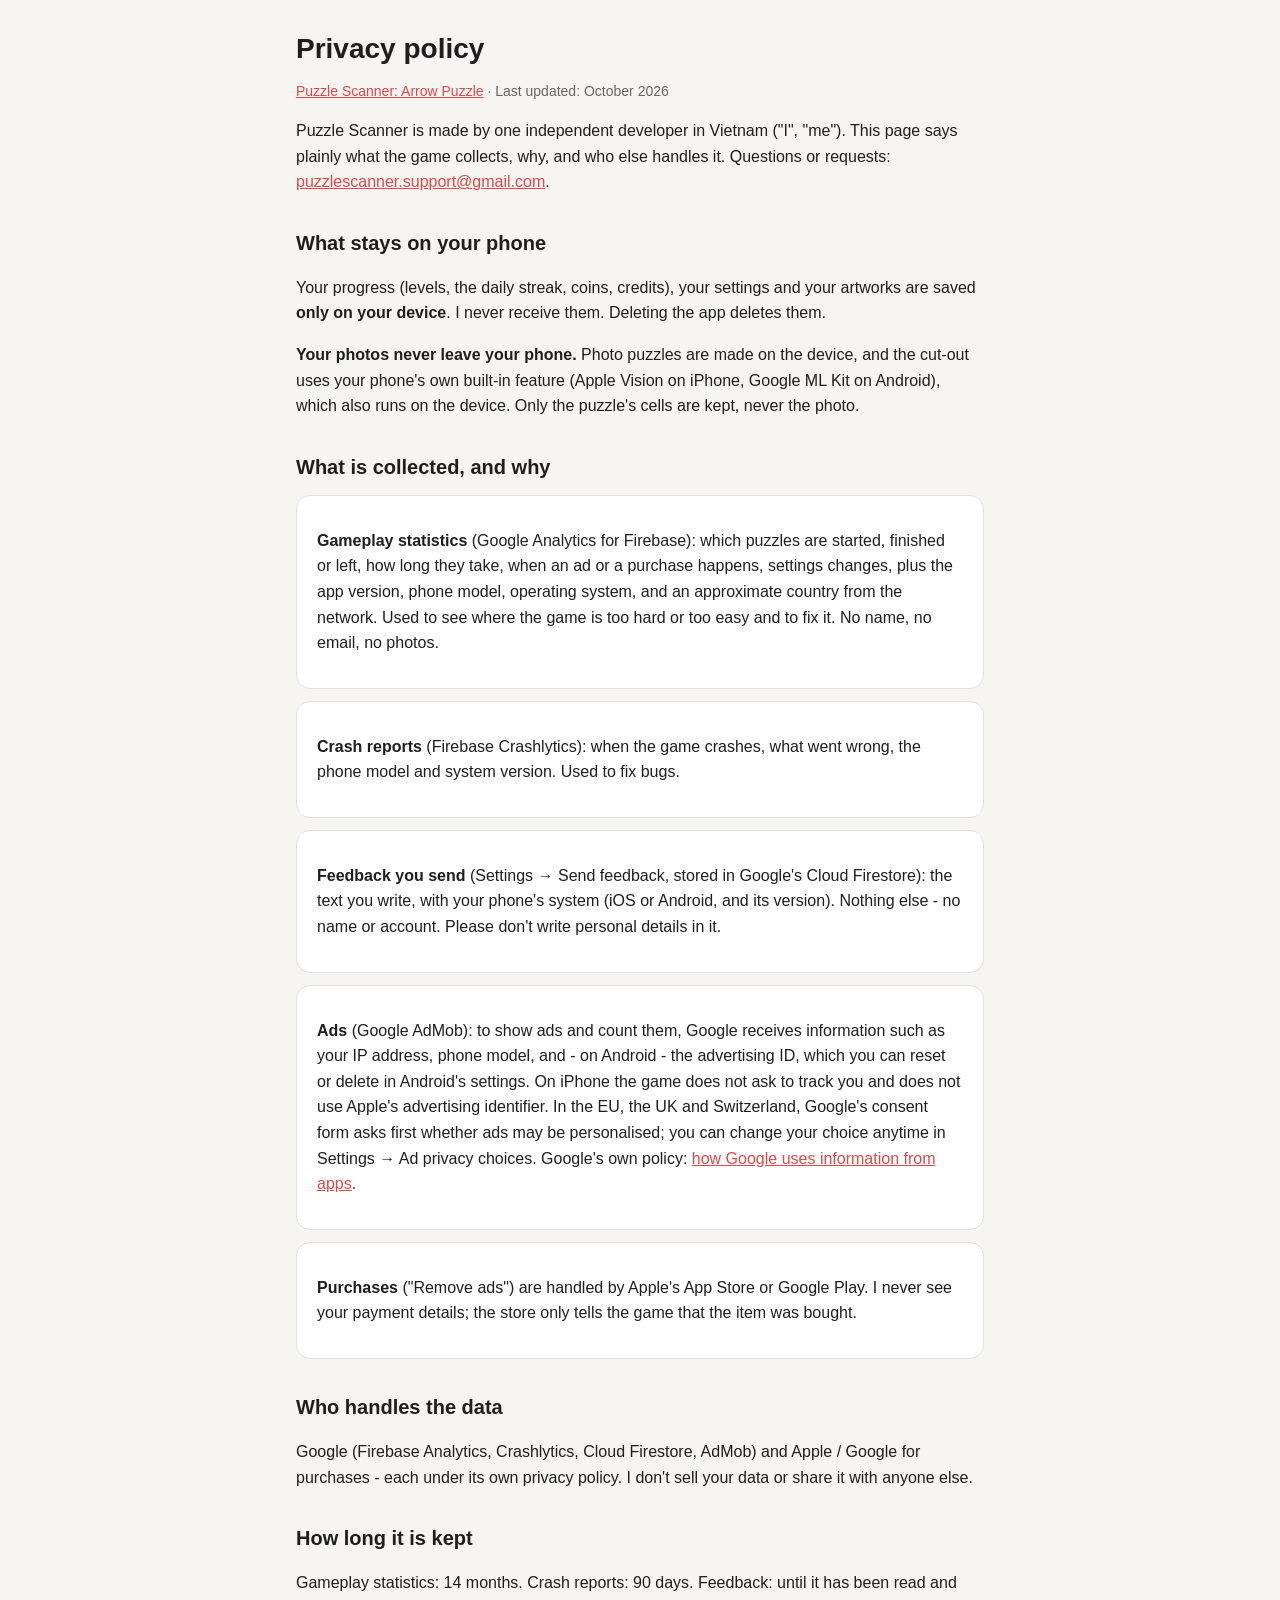
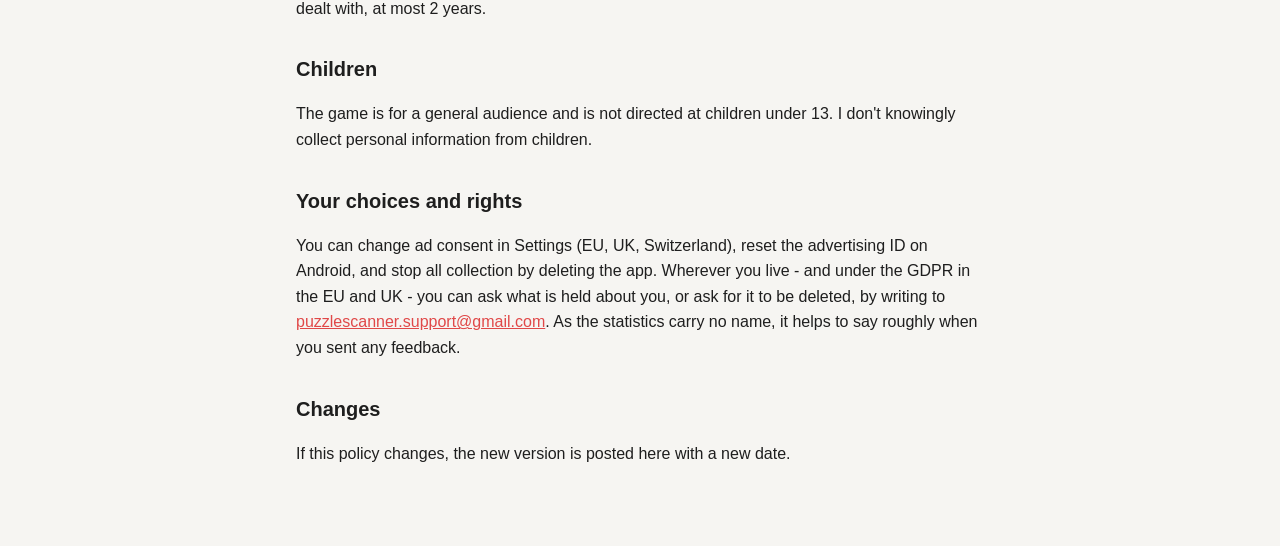
==== privacy.html @ aa3dd69e "The Puzzle Scanner website: privacy policy, support, app-ads.txt Co-Authored-By: Claude Opus 5.5 <no" ====
<!doctype html>
<html lang="en">
<head>
<meta charset="utf-8">
<meta name="viewport" content="width=device-width, initial-scale=1">
<title>Puzzle Scanner privacy policy</title>
<link rel="stylesheet" href="style.css">
</head>
<body>
<main>
  <h1>Privacy policy</h1>
  <p class="muted"><a href="index.html">Puzzle Scanner: Arrow Puzzle</a> ·
  Last updated: October 2026</p>

  <p>Puzzle Scanner is made by one independent developer in Vietnam
  ("I", "me"). This page says plainly what the game collects, why,
  and who else handles it. Questions or requests:
  <a href="mailto:puzzlescanner.support@gmail.com">puzzlescanner.support@gmail.com</a>.</p>

  <h2>What stays on your phone</h2>
  <p>Your progress (levels, the daily streak, coins, credits), your settings
  and your artworks are saved <b>only on your device</b>. I never receive
  them. Deleting the app deletes them.</p>
  <p><b>Your photos never leave your phone.</b> Photo puzzles are made on
  the device, and the cut-out uses your phone's own built-in feature (Apple
  Vision on iPhone, Google ML Kit on Android), which also runs on the
  device. Only the puzzle's cells are kept, never the photo.</p>

  <h2>What is collected, and why</h2>
  <div class="card">
    <p><b>Gameplay statistics</b> (Google Analytics for Firebase): which
    puzzles are started, finished or left, how long they take, when an ad
    or a purchase happens, settings changes, plus the app version, phone
    model, operating system, and an approximate country from the network.
    Used to see where the game is too hard or too easy and to fix it. No
    name, no email, no photos.</p>
  </div>
  <div class="card">
    <p><b>Crash reports</b> (Firebase Crashlytics): when the game crashes,
    what went wrong, the phone model and system version. Used to fix
    bugs.</p>
  </div>
  <div class="card">
    <p><b>Feedback you send</b> (Settings → Send feedback, stored in
    Google's Cloud Firestore): the text you write, with your phone's system
    (iOS or Android, and its version). Nothing else - no name or account.
    Please don't write personal details in it.</p>
  </div>
  <div class="card">
    <p><b>Ads</b> (Google AdMob): to show ads and count them, Google
    receives information such as your IP address, phone model, and - on
    Android - the advertising ID, which you can reset or delete in Android's
    settings. On iPhone the game does not ask to track you and does not use
    Apple's advertising identifier. In the EU, the UK and Switzerland,
    Google's consent form asks first whether ads may be personalised; you
    can change your choice anytime in Settings → Ad privacy choices.
    Google's own policy:
    <a href="https://policies.google.com/technologies/partner-sites">how
    Google uses information from apps</a>.</p>
  </div>
  <div class="card">
    <p><b>Purchases</b> ("Remove ads") are handled by Apple's App Store or
    Google Play. I never see your payment details; the store only tells the
    game that the item was bought.</p>
  </div>

  <h2>Who handles the data</h2>
  <p>Google (Firebase Analytics, Crashlytics, Cloud Firestore, AdMob) and
  Apple / Google for purchases - each under its own privacy policy. I don't
  sell your data or share it with anyone else.</p>

  <h2>How long it is kept</h2>
  <p>Gameplay statistics: 14 months. Crash reports: 90 days. Feedback: until
  it has been read and dealt with, at most 2 years.</p>

  <h2>Children</h2>
  <p>The game is for a general audience and is not directed at children
  under 13. I don't knowingly collect personal information from
  children.</p>

  <h2>Your choices and rights</h2>
  <p>You can change ad consent in Settings (EU, UK, Switzerland), reset the
  advertising ID on Android, and stop all collection by deleting the app.
  Wherever you live - and under the GDPR in the EU and UK - you can ask
  what is held about you, or ask for it to be deleted, by writing to
  <a href="mailto:puzzlescanner.support@gmail.com">puzzlescanner.support@gmail.com</a>. As the statistics carry
  no name, it helps to say roughly when you sent any feedback.</p>

  <h2>Changes</h2>
  <p>If this policy changes, the new version is posted here with a new
  date.</p>
</main>
</body>
</html>
---- style.css ----
:root { --ink: #1e1e1e; --muted: #666; --red: #e04848; --bg: #f6f5f2; --card: #fff; --line: #e5e2dc; }
@media (prefers-color-scheme: dark) {
  :root { --ink: #eee; --muted: #aaa; --bg: #161616; --card: #1f1f1f; --line: #333; }
}
* { box-sizing: border-box; }
body { margin: 0; background: var(--bg); color: var(--ink);
  font: 16px/1.6 -apple-system, BlinkMacSystemFont, "Segoe UI", Roboto, sans-serif; }
main { max-width: 720px; margin: 0 auto; padding: 32px 16px 64px; }
header { display: flex; align-items: center; gap: 14px; margin-bottom: 24px; }
header img { width: 56px; height: 56px; border-radius: 14px; }
h1 { font-size: 28px; margin: 0; line-height: 1.2; }
h2 { font-size: 20px; margin: 32px 0 8px; }
p, li { color: var(--ink); }
.muted { color: var(--muted); font-size: 14px; }
.card { background: var(--card); border: 1px solid var(--line); border-radius: 14px; padding: 16px 20px; margin: 12px 0; }
a { color: var(--red); }
nav a { margin-right: 16px; }
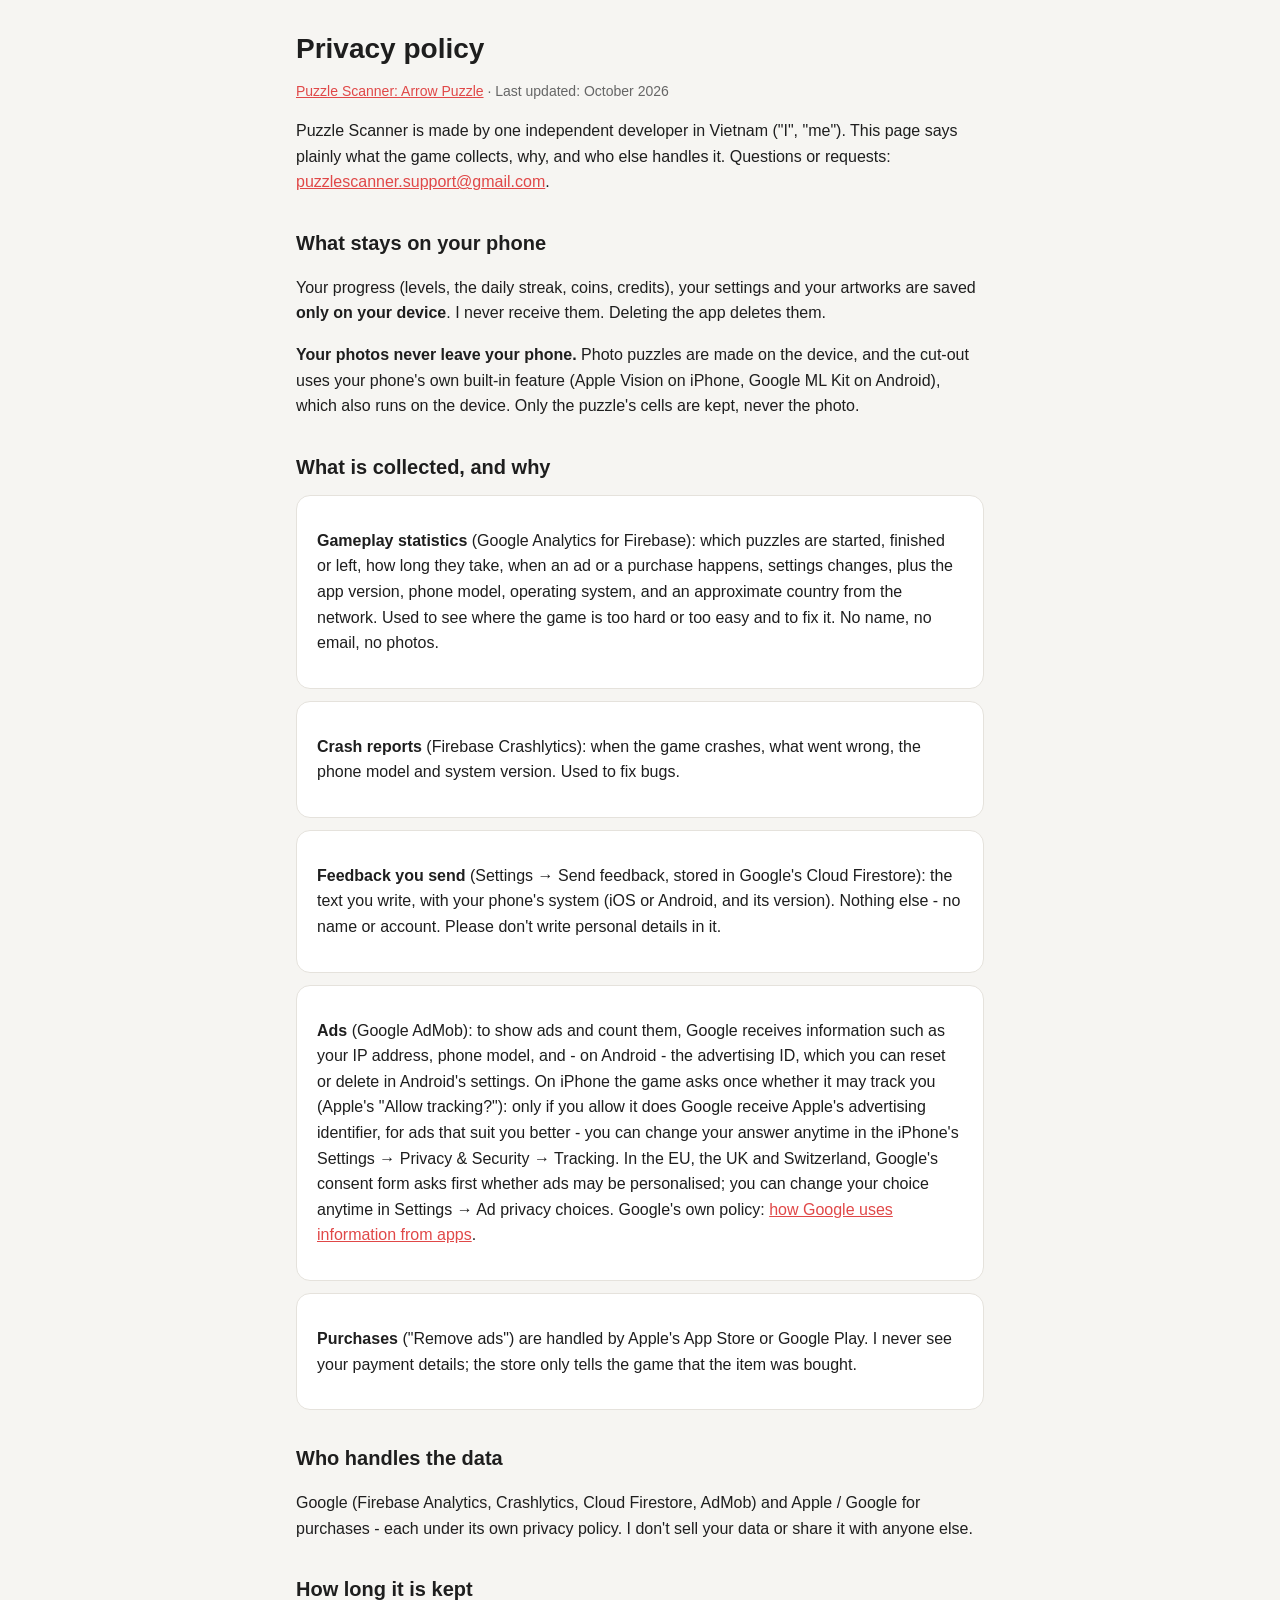
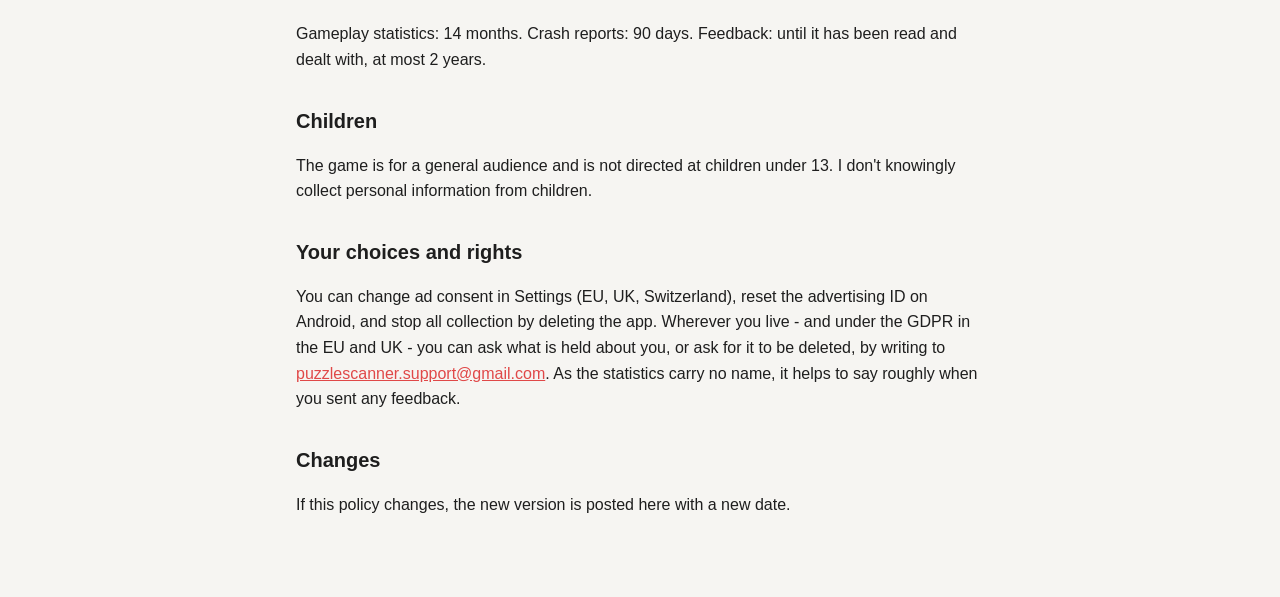
==== commit 1a4a7519: "Privacy: the iPhone game asks "Allow tracking?" Co-Authored-By: Claude Opus 5.5 <noreply@anthropic.c" ====
--- a/privacy.html
+++ b/privacy.html
@@ -50,8 +50,11 @@
     <p><b>Ads</b> (Google AdMob): to show ads and count them, Google
     receives information such as your IP address, phone model, and - on
     Android - the advertising ID, which you can reset or delete in Android's
-    settings. On iPhone the game does not ask to track you and does not use
-    Apple's advertising identifier. In the EU, the UK and Switzerland,
+    settings. On iPhone the game asks once whether it may track you
+    (Apple's "Allow tracking?"): only if you allow it does Google receive
+    Apple's advertising identifier, for ads that suit you better - you can
+    change your answer anytime in the iPhone's Settings → Privacy &amp;
+    Security → Tracking. In the EU, the UK and Switzerland,
     Google's consent form asks first whether ads may be personalised; you
     can change your choice anytime in Settings → Ad privacy choices.
     Google's own policy:
